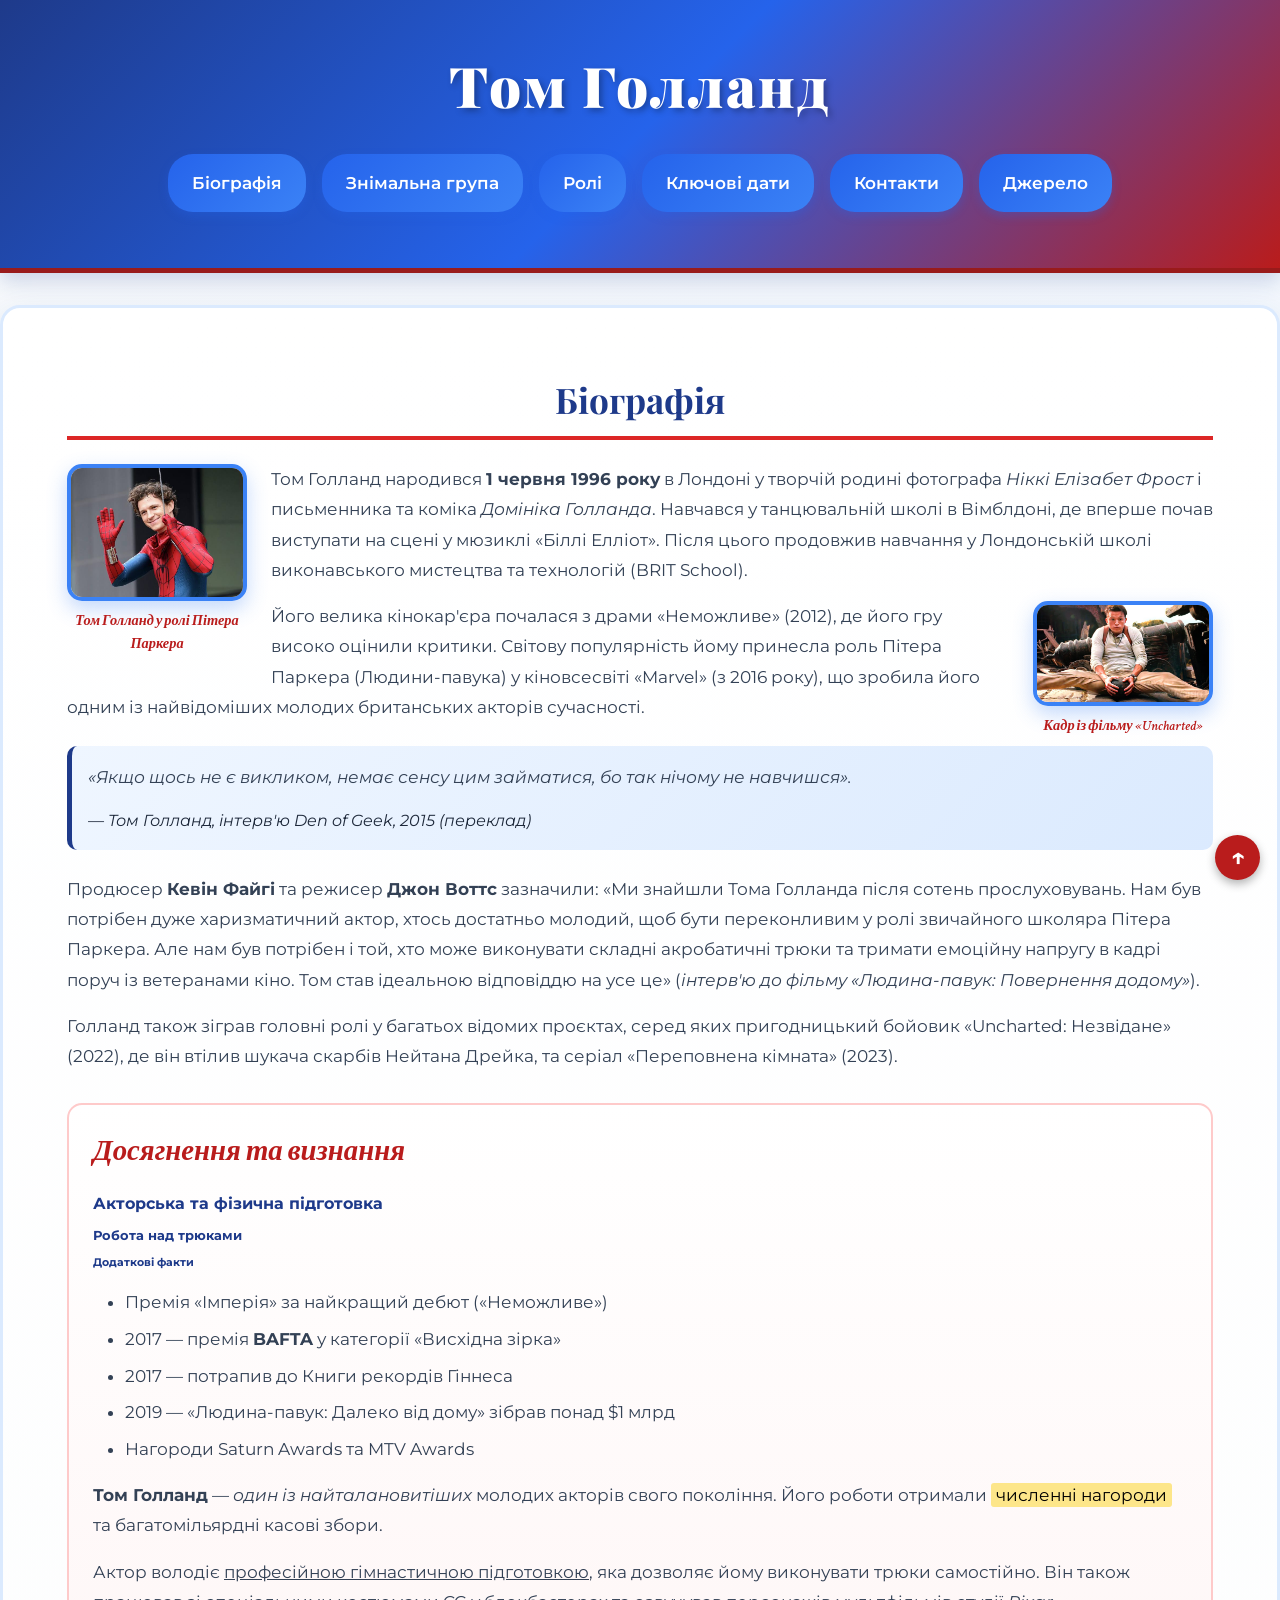
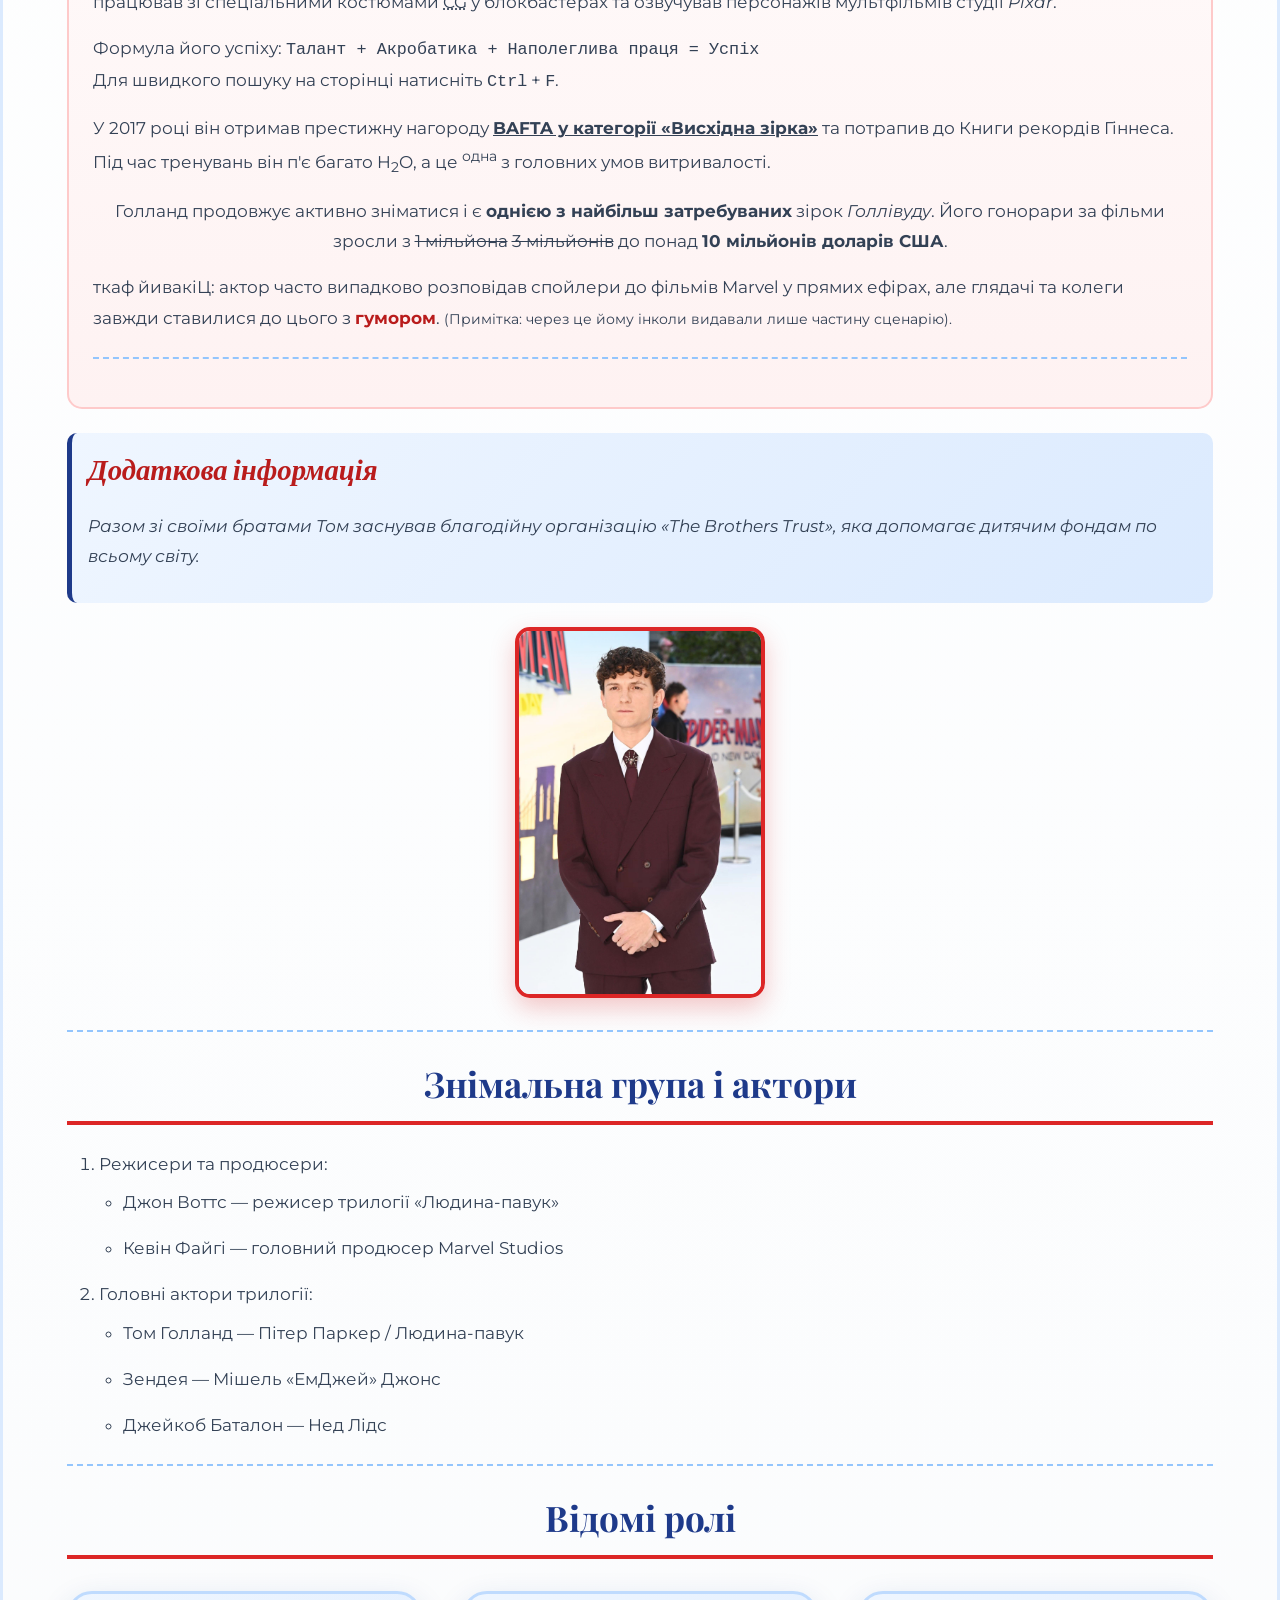
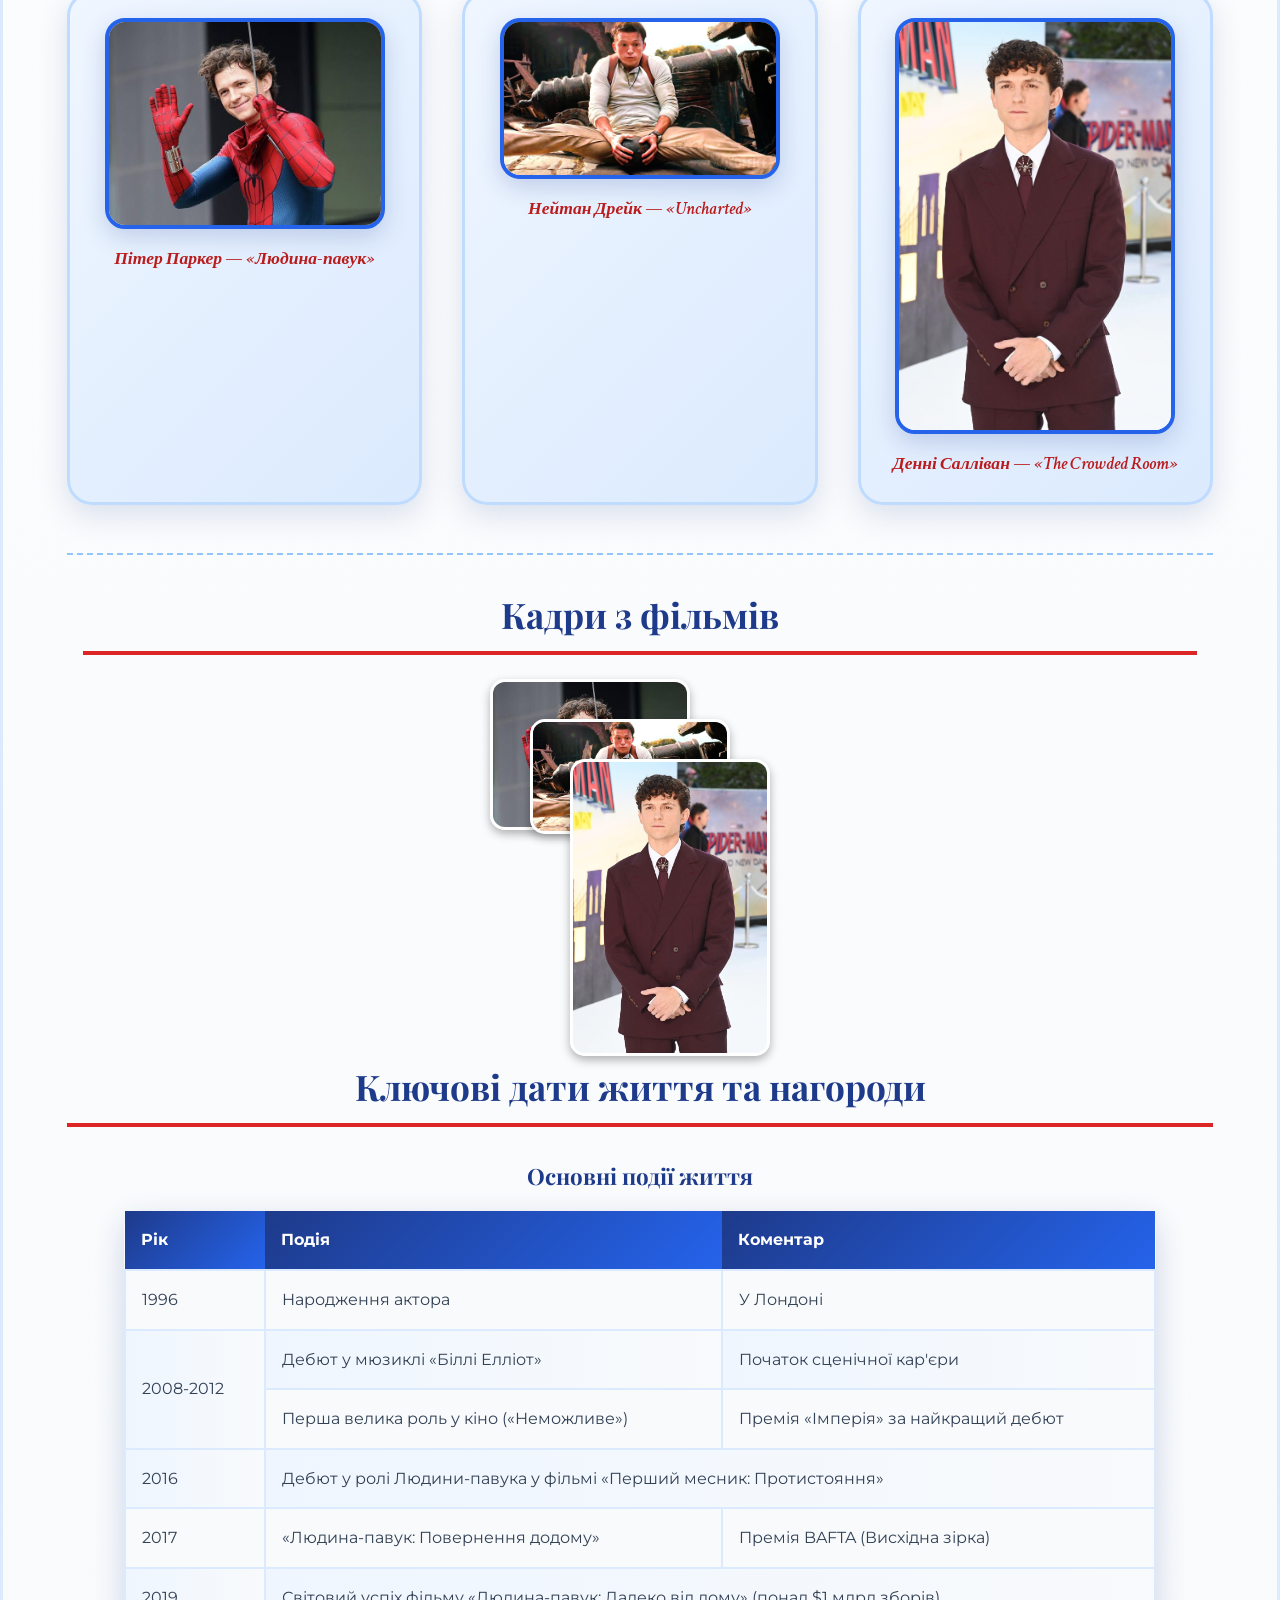
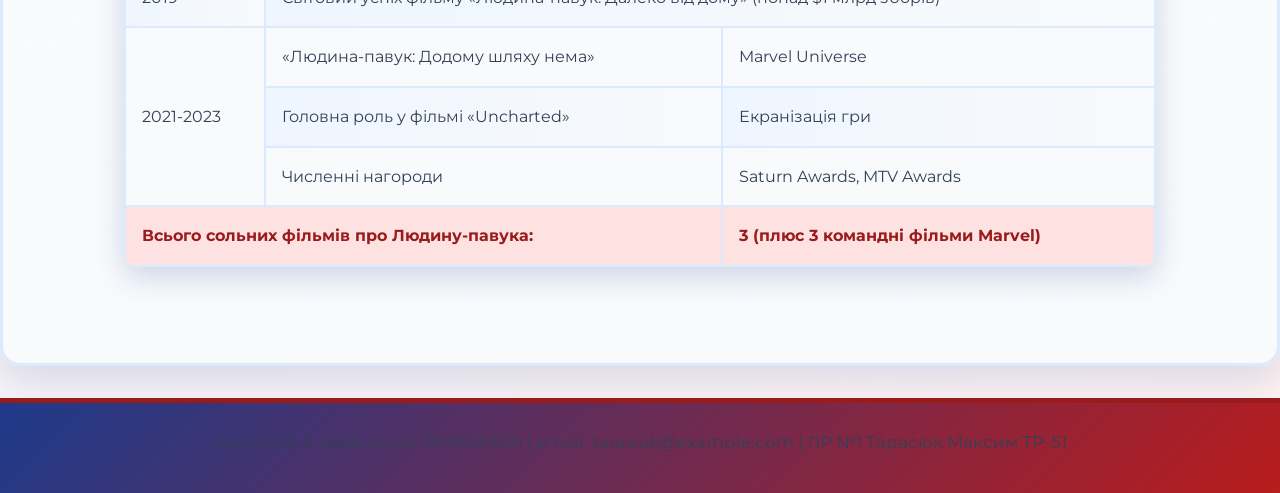
==== lab1/index.html @ bc4c31b0 "Add files via upload" ====
﻿<!DOCTYPE html>
<html lang="uk">
<head>
    <meta charset="UTF-8">
    <meta name="viewport" content="width=device-width, initial-scale=1.0">
    <meta name="description" content="Персональний сайт про актора Тома Голланда">
    <meta name="keywords" content="Том Голланд, Людина-павук, Marvel, біографія">
    <meta name="author" content="Тарасюк Максим">
    <title>Том Голланд</title>
    <link rel="preconnect" href="https://fonts.googleapis.com">
    <link rel="preconnect" href="https://fonts.gstatic.com" crossorigin>
    <link href="https://fonts.googleapis.com/css2?family=Playfair+Display:wght@400;700;900&family=Montserrat:wght@300;400;600;700&family=Crimson+Text:ital@0;1&display=swap" rel="stylesheet">
    <link rel="stylesheet" href="css/styles.css">
</head>
<body id="top">
    <header>
        <h1>Том Голланд</h1>
        <nav>
            <ul>
                <li><a href="#bio">Біографія</a></li>
                <li><a href="#crew">Знімальна група</a></li>
                <li><a href="#roles">Ролі</a></li>
                <li><a href="#dates">Ключові дати</a></li>
                <li><a href="contact.html">Контакти</a></li>
                <li><a href="https://uk.wikipedia.org/wiki/Том_Голланд_(актор)" target="_blank" rel="noopener">Джерело</a></li>
            </ul>
        </nav>
    </header>

    <main>
        <!-- био -->
        <section id="bio">
            <h2>Біографія</h2>

            <article>

            <figure class="bio-figure bio-figure-left">
                <img src="images/spiderman.jpg" alt="Том Голланд молодий">
                <figcaption>Том Голланд у ролі Пітера Паркера</figcaption>
            </figure>

            <p>
                Том Голланд народився <strong>1 червня 1996 року</strong> в Лондоні у творчій родині фотографа <em>Ніккі Елізабет Фрост</em> і письменника та коміка <em>Домініка Голланда</em>.
                Навчався у танцювальній школі в Вімблдоні, де вперше почав виступати на сцені у мюзиклі «Біллі Елліот».
                Після цього продовжив навчання у Лондонській школі виконавського мистецтва та технологій (BRIT School).
            </p>

            <figure class="bio-figure bio-figure-right">
                <img src="images/uncharted.jpg" alt="Кадр із фільму">
                <figcaption>Кадр із фільму «Uncharted»</figcaption>
            </figure>

            <p>
                Його велика кінокар'єра почалася з драми «Неможливе» (2012), де його гру високо оцінили критики.
                Світову популярність йому принесла роль Пітера Паркера (Людини-павука) у кіновсесвіті «Marvel» (з 2016 року),
                що зробила його одним із найвідоміших молодих британських акторів сучасності.
            </p>

            <blockquote class="quote-block" cite="https://www.tvline.com/2230088/quote-of-the-day-tom-holland-trying/">
                <p>
                    <q>Якщо щось не є викликом, немає сенсу цим займатися, бо так нічому не навчишся</q>.
                </p>
                <cite>— Том Голланд, інтерв'ю Den of Geek, 2015 (переклад)</cite>
            </blockquote>

            <p>
                Продюсер <strong>Кевін Файгі</strong> та режисер <strong>Джон Воттс</strong> зазначили: <q>Ми знайшли Тома Голланда після сотень прослуховувань. Нам був потрібен дуже харизматичний актор, хтось достатньо молодий, щоб бути переконливим у ролі звичайного школяра Пітера Паркера. Але нам був потрібен і той, хто може виконувати складні акробатичні трюки та тримати емоційну напругу в кадрі поруч із ветеранами кіно. Том став ідеальною відповіддю на усе це</q>
                (<cite>інтерв'ю до фільму «Людина-павук: Повернення додому»</cite>).
            </p>

            <p class="clear-both">
                Голланд також зіграв головні ролі у багатьох відомих проєктах, серед яких пригодницький бойовик «Uncharted: Незвідане» (2022),
                де він втілив шукача скарбів Нейтана Дрейка, та серіал «Переповнена кімната» (2023).
            </p>

            <div class="achievements-block">
                <h3>Досягнення та визнання</h3>
                <h4>Акторська та фізична підготовка</h4>
                <h5>Робота над трюками</h5>
                <h6>Додаткові факти</h6>

                <ul class="achievements-list">
                    <li>Премія «Імперія» за найкращий дебют («Неможливе»)</li>
                    <li>2017 — премія <strong>BAFTA</strong> у категорії «Висхідна зірка»</li>
                    <li>2017 — потрапив до Книги рекордів Гіннеса</li>
                    <li>2019 — «Людина-павук: Далеко від дому» зібрав понад $1 млрд</li>
                    <li>Нагороди Saturn Awards та MTV Awards</li>
                </ul>

                <p>
                    <strong>Том Голланд</strong> — <em>один із найталановитіших</em> молодих акторів свого покоління.
                    Його роботи отримали <mark>численні нагороди</mark> та багатомільярдні касові збори.
                </p>
                <p>
                    Актор володіє <ins>професійною гімнастичною підготовкою</ins>, яка дозволяє йому виконувати трюки самостійно.
                    Він також працював зі спеціальними костюмами <abbr title="Комп'ютерна графіка">CG</abbr> у блокбастерах
                    та озвучував персонажів мультфільмів студії <cite>Pixar</cite>.
                </p>

                <p>
                    Формула його успіху: <code>Талант + Акробатика + Наполеглива праця = Успіх</code><br>
                    Для швидкого пошуку на сторінці натисніть <kbd>Ctrl</kbd> + <kbd>F</kbd>.
                </p>

                <p>
                    У 2017 році він отримав престижну нагороду <strong><u>BAFTA у категорії «Висхідна зірка»</u></strong>
                    та потрапив до Книги рекордів Гіннеса. Під час тренувань він п'є багато H<sub>2</sub>O, а це <sup>одна</sup> з головних умов витривалості.
                </p>

                <p class="center-text">
                    Голланд продовжує активно зніматися і є <b>однією з найбільш затребуваних</b>
                    зірок <i>Голлівуду</i>. Його гонорари за фільми зросли з <del>1 мільйона</del> <s>3 мільйонів</s> до понад
                    <strong>10 мільйонів доларів США</strong>.
                </p>

                <p>
                    <bdo dir="rtl">Цікавий факт</bdo>: актор часто випадково розповідав спойлери до фільмів Marvel у прямих ефірах, але глядачі та колеги завжди ставилися до цього з <span class="humor-text">гумором</span>. <small>(Примітка: через це йому інколи видавали лише частину сценарію).</small>
                </p>

                <hr class="dashed-divider">
            </div>

            <aside class="quote-block">
                <h3>Додаткова інформація</h3>
                <p>Разом зі своїми братами Том заснував благодійну організацію «The Brothers Trust», яка допомагає дитячим фондам по всьому світу.</p>
            </aside>

            <img src="images/crowded.jpg" alt="Том Голланд у серіалі" class="no-float">
            </article>
        </section>

        <hr class="dashed-divider">

        <!-- актори -->
        <section id="crew">
            <h2>Знімальна група і актори</h2>
            <ol class="crew-list">
                <li>Режисери та продюсери:
                    <ul>
                        <li>Джон Воттс — режисер трилогії «Людина-павук»</li>
                        <li>Кевін Файгі — головний продюсер Marvel Studios</li>
                    </ul>
                </li>
                <li>Головні актори трилогії:
                    <ul>
                        <li>Том Голланд — Пітер Паркер / Людина-павук</li>
                        <li>Зендея — Мішель «ЕмДжей» Джонс</li>
                        <li>Джейкоб Баталон — Нед Лідс</li>
                    </ul>
                </li>
            </ol>
        </section>

        <hr class="dashed-divider">

        <!-- ролі -->
        <section id="roles">
            <h2>Відомі ролі</h2>

            <div class="roles">
                <figure class="role-item normal-img">
                    <img src="images/spiderman.jpg" alt="Людина-павук">
                    <figcaption>Пітер Паркер — «Людина-павук»</figcaption>
                </figure>

                <figure class="role-item link-img">
                    <a href="https://uk.wikipedia.org/wiki/Uncharted:_Незвідане" target="_blank" rel="noopener">
                        <img src="images/uncharted.jpg" alt="Нейтан Дрейк">
                    </a>
                    <figcaption>Нейтан Дрейк — «Uncharted»</figcaption>
                </figure>

                <figure class="role-item map-img">
                    <img src="images/crowded.jpg" alt="Денні Салліван" usemap="#hollandmap">
                    <map name="hollandmap">
                        <area shape="rect" coords="70,60,180,180" href="https://uk.wikipedia.org/wiki/Переповнена_кімната" target="_blank" rel="noopener" alt="Посилання на серіал">
                    </map>
                    <figcaption>Денні Салліван — «The Crowded Room»</figcaption>
                </figure>
            </div>
        </section>

        <!-- фото -->
        <section class="absolute-positioning-demo">
            <h2>Кадри з фільмів</h2>
            <div class="stacked-images">
                <img src="images/spiderman.jpg" alt="Людина-павук" class="stacked-img img-1">
                <img src="images/uncharted.jpg" alt="Нейтан Дрейк" class="stacked-img img-2">
                <img src="images/crowded.jpg" alt="Денні Салліван" class="stacked-img img-3">
            </div>
        </section>

        <!-- дати -->
        <section id="dates">
            <h2>Ключові дати життя та нагороди</h2>
            <table class="styled-table">
                <caption>Основні події життя</caption>
                <thead>
                    <tr>
                        <th>Рік</th>
                        <th>Подія</th>
                        <th>Коментар</th>
                    </tr>
                </thead>
                <tbody>
                    <tr>
                        <td>1996</td>
                        <td>Народження актора</td>
                        <td>У Лондоні</td>
                    </tr>
                    <tr>
                        <td rowspan="2">2008-2012</td>
                        <td>Дебют у мюзиклі «Біллі Елліот»</td>
                        <td>Початок сценічної кар'єри</td>
                    </tr>
                    <tr>
                        <td>Перша велика роль у кіно («Неможливе»)</td>
                        <td>Премія «Імперія» за найкращий дебют</td>
                    </tr>
                    <tr>
                        <td>2016</td>
                        <td colspan="2">Дебют у ролі Людини-павука у фільмі «Перший месник: Протистояння»</td>
                    </tr>
                    <tr>
                        <td>2017</td>
                        <td>«Людина-павук: Повернення додому»</td>
                        <td>Премія BAFTA (Висхідна зірка)</td>
                    </tr>
                    <tr>
                        <td>2019</td>
                        <td colspan="2">Світовий успіх фільму «Людина-павук: Далеко від дому» (понад $1 млрд зборів)</td>
                    </tr>
                    <tr>
                        <td rowspan="3">2021-2023</td>
                        <td>«Людина-павук: Додому шляху нема»</td>
                        <td>Marvel Universe</td>
                    </tr>
                    <tr>
                        <td>Головна роль у фільмі «Uncharted»</td>
                        <td>Екранізація гри</td>
                    </tr>
                    <tr>
                        <td>Численні нагороди</td>
                        <td>Saturn Awards, MTV Awards</td>
                    </tr>
                </tbody>
                <tfoot>
                    <tr>
                        <td colspan="2">Всього сольних фільмів про Людину-павука:</td>
                        <td>3 (плюс 3 командні фільми Marvel)</td>
                    </tr>
                </tfoot>
            </table>
        </section>
    </main>

    <footer>
        <p>Copyright &copy; 2026 | mob. 0978534631 | email: tarasiuk@example.com | ЛР №1 Тарасюк Максим ТР-51</p>
    </footer>

    <a href="#top" class="scroll-top">&uarr;</a>
</body>
</html>
---- lab1/css/styles.css ----
﻿* {
    margin: 0;
    padding: 0;
    box-sizing: border-box;
}

body {
    font-family: "Montserrat", sans-serif;
    background: linear-gradient(135deg, #f8fafc 0%, #eff6ff 50%, #fef2f2 100%);
    color: #334155;
    min-height: 100vh;
    line-height: 1.6;
}

header {
    background: linear-gradient(135deg, #1e3a8a 0%, #2563eb 50%, #b91c1c 100%);
    padding: 1.5rem 1rem;
    text-align: center;
    border-bottom: 5px solid #991b1b;
    box-shadow: 0 8px 20px rgba(30, 58, 138, 0.2);
}

h1 {
    font-family: "Playfair Display", serif;
    color: #ffffff;
    margin-bottom: 1rem;
    font-size: clamp(1.8rem, 5vw, 3rem);
    font-weight: 900;
    text-shadow: 3px 3px 6px rgba(0, 0, 0, 0.3);
    letter-spacing: 2px;
}

.subtitle {
    color: #ffffff;
    margin-bottom: 1rem;
    font-weight: 600;
}

nav ul {
    list-style: none;
    display: flex;
    flex-direction: column;
    gap: 0.5rem;
    align-items: stretch;
}

nav ul li a {
    display: block;
    text-decoration: none;
    color: #ffffff;
    background: linear-gradient(135deg, #2563eb 0%, #3b82f6 100%);
    padding: 0.75rem 1rem;
    border-radius: 10px;
    transition: all 0.3s ease;
    font-weight: 600;
    box-shadow: 0 4px 10px rgba(37, 99, 235, 0.3);
    text-align: center;
}

nav ul li a:hover,
nav ul li a.active {
    background: linear-gradient(135deg, #b91c1c 0%, #dc2626 100%);
    transform: translateY(-2px);
    box-shadow: 0 6px 15px rgba(185, 28, 28, 0.4);
}

main {
    background: linear-gradient(to bottom, #ffffff 0%, #f8fafc 100%);
    margin: 1rem;
    padding: 1.5rem;
    border-radius: 20px;
    box-shadow: 0 15px 40px rgba(30, 58, 138, 0.15);
    border: 3px solid #dbeafe;
}

h2 {
    font-family: "Playfair Display", serif;
    color: #1e3a8a;
    border-bottom: 4px solid #dc2626;
    text-align: center;
    padding-bottom: 0.5rem;
    font-size: clamp(1.5rem, 4vw, 2.2rem);
    font-weight: 700;
    margin-bottom: 1.5rem;
}

h3 {
    font-family: "Crimson Text", serif;
    color: #b91c1c;
    font-size: clamp(1.2rem, 3vw, 1.8rem);
    font-style: italic;
    margin-bottom: 1rem;
}

h4, h5, h6 {
    color: #1e3a8a;
    margin-bottom: 0.5rem;
}

p, li {
    line-height: 1.8;
    font-size: clamp(0.95rem, 2vw, 1.05rem);
    color: #334155;
    margin-bottom: 1rem;
}

img {
    max-width: 100%;
    height: auto;
    display: block;
}

.float-left,
.float-right {
    width: 100%;
    max-width: 200px;
    margin: 1rem auto;
    border-radius: 15px;
    border: 4px solid #3b82f6;
    box-shadow: 0 8px 20px rgba(59, 130, 246, 0.3);
}

.no-float {
    margin: 1.5rem auto;
    max-width: 250px;
    border-radius: 15px;
    border: 4px solid #dc2626;
    box-shadow: 0 10px 25px rgba(220, 38, 38, 0.25);
}

#bio {
    margin-bottom: 2rem;
}

.bio-content {
    background: linear-gradient(to bottom, #ffffff 0%, #eff6ff 100%);
    padding: 1.5rem;
    border-radius: 20px;
    margin-bottom: 2rem;
}

.quote-block {
    background: linear-gradient(135deg, #eff6ff 0%, #dbeafe 100%);
    border-left: 5px solid #1e3a8a;
    padding: 1rem;
    margin: 1.5rem 0;
    border-radius: 10px;
    font-style: italic;
    color: #1e293b;
}

.achievements-block {
    background: linear-gradient(to bottom, #ffffff 0%, #fef2f2 100%);
    padding: 1.5rem;
    margin-top: 2rem;
    border-radius: 15px;
    border: 2px solid #fecaca;
}

.achievements-block mark {
    background-color: #fde68a;
    padding: 2px 5px;
    border-radius: 3px;
}

.center-text {
    text-align: center;
}

.humor-text {
    color: #b91c1c;
    font-weight: bold;
}

.dashed-divider {
    border: none;
    border-top: 2px dashed #93c5fd;
    margin: 1.5rem 0;
}

.crew-list {
    padding-left: 2rem;
    margin-bottom: 1.5rem;
}

.crew-list ul {
    padding-left: 1.5rem;
    margin-top: 0.5rem;
}

.roles {
    display: grid;
    grid-template-columns: 1fr;
    gap: 2rem;
    margin-top: 2rem;
}

.role-item {
    background: linear-gradient(135deg, #eff6ff 0%, #dbeafe 100%);
    padding: 1.5rem;
    border-radius: 25px;
    box-shadow: 0 10px 30px rgba(30, 58, 138, 0.15);
    border: 3px solid #bfdbfe;
    text-align: center;
}

.role-item img {
    width: 100%;
    max-width: 280px;
    margin: 0 auto;
    border-radius: 20px;
    box-shadow: 0 8px 25px rgba(30, 58, 138, 0.2);
    border: 4px solid #2563eb;
}

figcaption {
    font-family: "Crimson Text", serif;
    font-style: italic;
    color: #b91c1c;
    font-size: 1.1em;
    margin-top: 1rem;
    font-weight: 600;
}

.absolute-positioning-demo {
    margin: 3rem 0;
    padding: 2rem 1rem;
    border-top: 2px dashed #93c5fd;
}

.stacked-images {
    position: relative;
    width: 100%;
    max-width: 300px;
    height: 300px;
    margin: 0 auto;
}

.stacked-img {
    position: absolute;
    width: 70%;
    max-width: 200px;
    border-radius: 15px;
    box-shadow: 0 4px 10px rgba(0, 0, 0, 0.3);
    border: 3px solid #ffffff;
}

.img-1 {
    top: 0;
    left: 0;
    z-index: 1;
}

.img-2 {
    top: 40px;
    left: 40px;
    z-index: 2;
}

.img-3 {
    top: 80px;
    left: 80px;
    z-index: 3;
}

.styled-table {
    width: 100%;
    margin: 2rem auto;
    border-collapse: collapse;
    font-size: 0.9rem;
    border-radius: 15px;
    overflow: hidden;
    box-shadow: 0 10px 30px rgba(30, 58, 138, 0.2);
}

.styled-table caption {
    font-family: "Playfair Display", serif;
    font-weight: 700;
    margin-bottom: 1rem;
    color: #1e3a8a;
    font-size: 1.4em;
}

.styled-table th {
    background: linear-gradient(135deg, #1e3a8a 0%, #2563eb 100%);
    color: #ffffff;
    padding: 0.75rem;
    font-weight: 700;
    text-align: left;
}

.styled-table td {
    border: 2px solid #dbeafe;
    padding: 0.75rem;
    color: #334155;
    background-color: #f8fafc;
}

.styled-table tr:nth-child(even) td {
    background: linear-gradient(to right, #eff6ff 0%, #f8fafc 100%);
}

.styled-table tfoot td {
    font-weight: bold;
    background-color: #fee2e2;
    color: #991b1b;
}

.form-tabs {
    position: sticky;
    top: 0;
    z-index: 20;
    display: flex;
    flex-direction: column;
    gap: 0.5rem;
    margin: 2rem 1rem 0;
    background: linear-gradient(to bottom, #ffffff 0%, #eff6ff 100%);
    padding: 1rem;
    border-radius: 15px;
    border: 2px solid #dbeafe;
}

.tab-button {
    padding: 1rem;
    background: linear-gradient(to bottom, #eff6ff 0%, #dbeafe 100%);
    color: #1e3a8a;
    border: 2px solid #bfdbfe;
    cursor: pointer;
    font-family: "Montserrat", sans-serif;
    font-weight: 600;
    transition: all 0.3s ease;
    border-radius: 10px;
    text-align: center;
}

.tab-button:hover {
    background: linear-gradient(to bottom, #dbeafe 0%, #bfdbfe 100%);
}

input[name="form-tab"] {
    display: none;
}

.form-section {
    display: none;
    background: linear-gradient(135deg, #ffffff 0%, #eff6ff 100%);
    padding: 2rem 1rem;
    margin: 0 1rem 2rem;
    border-radius: 20px;
    box-shadow: 0 10px 30px rgba(30, 58, 138, 0.15);
    border: 2px solid #3b82f6;
}

#tab-register:checked ~ .form-section#register,
#tab-feedback:checked ~ .form-section#feedback {
    display: block;
}

#tab-register:checked ~ .form-tabs label[for="tab-register"],
#tab-feedback:checked ~ .form-tabs label[for="tab-feedback"] {
    background: linear-gradient(135deg, #b91c1c 0%, #dc2626 100%);
    color: #ffffff;
    border-color: #991b1b;
}

.form-header {
    text-align: center;
    margin-bottom: 2rem;
}

.user-icon {
    width: 70px;
    height: 70px;
    background: linear-gradient(135deg, #dbeafe 0%, #bfdbfe 100%);
    border-radius: 50%;
    margin: 0 auto 1rem;
    display: flex;
    align-items: center;
    justify-content: center;
    font-size: 2em;
    border: 4px solid #3b82f6;
}

.form-group {
    display: flex;
    flex-direction: column;
    margin-bottom: 1rem;
}

.form-group label {
    font-weight: 600;
    color: #1e3a8a;
    margin-bottom: 0.5rem;
}

.form-group input,
.form-group select,
.form-group textarea {
    width: 100%;
    padding: 0.75rem;
    border: 2px solid #bfdbfe;
    border-radius: 10px;
    font-size: 1rem;
    font-family: "Montserrat", sans-serif;
    background-color: #ffffff;
    transition: all 0.3s ease;
}

.form-group input:focus,
.form-group select:focus,
.form-group textarea:focus {
    outline: none;
    border-color: #2563eb;
    box-shadow: 0 0 0 4px rgba(37, 99, 235, 0.15);
    animation: focusPulse 0.6s ease-out;
}

@keyframes focusPulse {
    0%   { box-shadow: 0 0 0 0 rgba(37, 99, 235, 0.5); transform: scale(1); }
    50%  { box-shadow: 0 0 0 8px rgba(37, 99, 235, 0.2); transform: scale(1.01); }
    100% { box-shadow: 0 0 0 4px rgba(37, 99, 235, 0.15); transform: scale(1); }
}

.form-group input:valid {
    border-color: #16a34a;
}

.form-group input:active,
.form-group textarea:active {
    border-color: #b91c1c;
    background-color: #fef2f2;
}

.form-group input:invalid {
    border-color: #bfdbfe;
}

.form-group textarea {
    resize: vertical;
    min-height: 100px;
}

.radio-group {
    display: flex;
    flex-direction: column;
    gap: 0.5rem;
    margin-top: 0.5rem;
}

.radio-label,
.checkbox-label {
    display: flex;
    align-items: center;
    font-weight: 500;
}

.radio-label input,
.checkbox-label input {
    margin-right: 0.5rem;
    width: 18px;
    height: 18px;
    accent-color: #b91c1c;
}

.button-group {
    display: flex;
    flex-direction: column;
    gap: 1rem;
    margin-top: 1.5rem;
}

.btn-submit,
.btn-reset,
.form-section button {
    padding: 1rem;
    font-size: 1rem;
    font-weight: 600;
    border: none;
    border-radius: 12px;
    cursor: pointer;
    transition: all 0.3s ease;
    font-family: "Montserrat", sans-serif;
}

.btn-submit,
.form-section button[type="submit"] {
    background: linear-gradient(135deg, #1e3a8a 0%, #2563eb 100%);
    color: white;
    box-shadow: 0 5px 15px rgba(30, 58, 138, 0.25);
}

.btn-submit:hover,
.form-section button[type="submit"]:hover {
    background: linear-gradient(135deg, #b91c1c 0%, #dc2626 100%);
    transform: translateY(-2px);
}

.btn-submit:active,
.btn-reset:active,
.form-section button:active {
    transform: translateY(1px) scale(0.98);
    box-shadow: inset 0 3px 8px rgba(0, 0, 0, 0.25);
}

.btn-reset,
.form-section button[type="reset"] {
    background: linear-gradient(135deg, #e2e8f0 0%, #cbd5e1 100%);
    color: #334155;
    box-shadow: 0 5px 15px rgba(0, 0, 0, 0.1);
}

.social-links {
    margin-top: 2rem;
    padding: 1.5rem;
    background: linear-gradient(135deg, #eff6ff 0%, #dbeafe 100%);
    border-radius: 15px;
    border: 2px solid #bfdbfe;
}

.social-links h3 {
    text-align: center;
    margin-bottom: 1rem;
}

.social-circles {
    display: flex;
    justify-content: center;
    gap: 1rem;
    flex-wrap: wrap;
}

.social-circle {
    width: 50px;
    height: 50px;
    background: linear-gradient(135deg, #1e3a8a 0%, #b91c1c 100%);
    color: white;
    border-radius: 50%;
    display: flex;
    align-items: center;
    justify-content: center;
    text-decoration: none;
    font-size: 1.2em;
    font-weight: bold;
    box-shadow: 0 3px 10px rgba(30, 58, 138, 0.25);
    transition: all 0.3s ease;
}

.social-circle:hover {
    transform: translateY(-3px) scale(1.1);
    box-shadow: 0 5px 15px rgba(185, 28, 28, 0.4);
}

/* фігури з підписом у біографії */
.bio-figure {
    width: 100%;
    max-width: 200px;
    margin: 1rem auto;
    text-align: center;
}

.bio-figure img {
    margin: 0 auto;
    border-radius: 15px;
    border: 4px solid #3b82f6;
    box-shadow: 0 8px 20px rgba(59, 130, 246, 0.3);
}

.bio-figure figcaption {
    font-size: 0.9rem;
    margin-top: 0.5rem;
}

.achievements-list {
    margin: 1rem 0 1rem 2rem;
}

.achievements-list li {
    margin-bottom: 0.4rem;
}

/* модальне вікно */
.modal {
    position: fixed;
    top: 0;
    left: 0;
    right: 0;
    bottom: 0;
    z-index: 100;
    display: none;
    align-items: center;
    justify-content: center;
    padding: 1rem;
    background: rgba(15, 23, 42, 0.65);
}

.modal.open {
    display: flex;
}

.modal-content {
    position: relative;
    width: 100%;
    max-width: 450px;
    max-height: 90vh;
    overflow-y: auto;
    padding: 2rem 1.5rem;
    background: linear-gradient(135deg, #ffffff 0%, #eff6ff 100%);
    border: 2px solid #3b82f6;
    border-radius: 20px;
    box-shadow: 0 20px 50px rgba(0, 0, 0, 0.4);
}

.modal-close {
    position: absolute;
    top: 10px;
    right: 14px;
    width: 36px;
    height: 36px;
    border: none;
    border-radius: 50%;
    background: #fee2e2;
    color: #991b1b;
    font-size: 1.6rem;
    line-height: 1;
    cursor: pointer;
    transition: all 0.3s ease;
}

.modal-close:hover {
    background: #dc2626;
    color: #ffffff;
}

.modal-close:active {
    transform: scale(0.9);
}

/* кнопка вгору */
.scroll-top {
    position: fixed;
    bottom: 20px;
    right: 20px;
    width: 45px;
    height: 45px;
    background: #b91c1c;
    color: #ffffff;
    text-decoration: none;
    border-radius: 50%;
    display: flex;
    align-items: center;
    justify-content: center;
    font-size: 1.5rem;
    font-weight: bold;
    box-shadow: 0 4px 10px rgba(0, 0, 0, 0.3);
}

footer {
    text-align: center;
    background: linear-gradient(135deg, #1e3a8a 0%, #b91c1c 100%);
    padding: 1.5rem;
    font-size: 0.9rem;
    border-top: 5px solid #991b1b;
    color: #ffffff;
    margin-top: 2rem;
}

@media (min-width: 481px) {
    nav ul {
        flex-direction: row;
        justify-content: center;
        flex-wrap: wrap;
        gap: 0.75rem;
    }

    .roles {
        grid-template-columns: repeat(2, 1fr);
    }

    .form-row {
        display: grid;
        grid-template-columns: 1fr 1fr;
        gap: 1rem;
    }

    .radio-group {
        flex-direction: row;
        gap: 1.5rem;
    }

    .button-group {
        flex-direction: row;
    }

    .form-tabs {
        flex-direction: row;
        justify-content: center;
    }

    .tab-button {
        flex: 1;
        min-width: 150px;
    }

    .float-left {
        float: left;
        margin: 0 1.5rem 1rem 0;
        max-width: 180px;
    }

    .float-right {
        float: right;
        margin: 0 0 1rem 1.5rem;
        max-width: 180px;
    }

    .bio-figure-left {
        float: left;
        margin: 0 1.5rem 1rem 0;
        max-width: 180px;
    }

    .bio-figure-right {
        float: right;
        margin: 0 0 1rem 1.5rem;
        max-width: 180px;
    }

    .clear-both {
        clear: both;
    }
}

@media (min-width: 769px) {
    main {
        margin: 2rem auto;
        padding: 3rem;
        max-width: 1200px;
    }

    nav ul {
        gap: 1rem;
    }

    nav ul li a {
        padding: 0.875rem 1.5rem;
        border-radius: 25px;
    }

    .roles {
        grid-template-columns: repeat(3, 1fr);
        gap: 2.5rem;
    }

    .styled-table {
        font-size: 1rem;
        width: 90%;
    }

    .styled-table th,
    .styled-table td {
        padding: 1rem;
    }

    .form-section {
        max-width: 800px;
        margin: 0 auto 2rem;
        padding: 3rem;
    }

    .form-tabs {
        max-width: 800px;
        margin: 2rem auto 0;
    }

    .float-left,
    .float-right {
        max-width: 200px;
    }
}

@media (min-width: 1025px) {
    header {
        padding: 2.5rem 0;
    }

    h1 {
        font-size: 3.5rem;
        margin-bottom: 1.5rem;
    }

    main {
        max-width: 1400px;
        padding: 4rem;
    }

    .roles {
        grid-template-columns: repeat(auto-fit, minmax(280px, 1fr));
    }

    .form-section {
        max-width: 900px;
        padding: 4rem;
    }

    .form-tabs {
        max-width: 900px;
    }

    .social-circle {
        width: 60px;
        height: 60px;
        font-size: 1.4em;
    }
}

@media print {
    header, nav, footer, .form-section, .social-links, .scroll-top {
        display: none;
    }

    body {
        background: white;
    }

    main {
        box-shadow: none;
        border: none;
    }
}
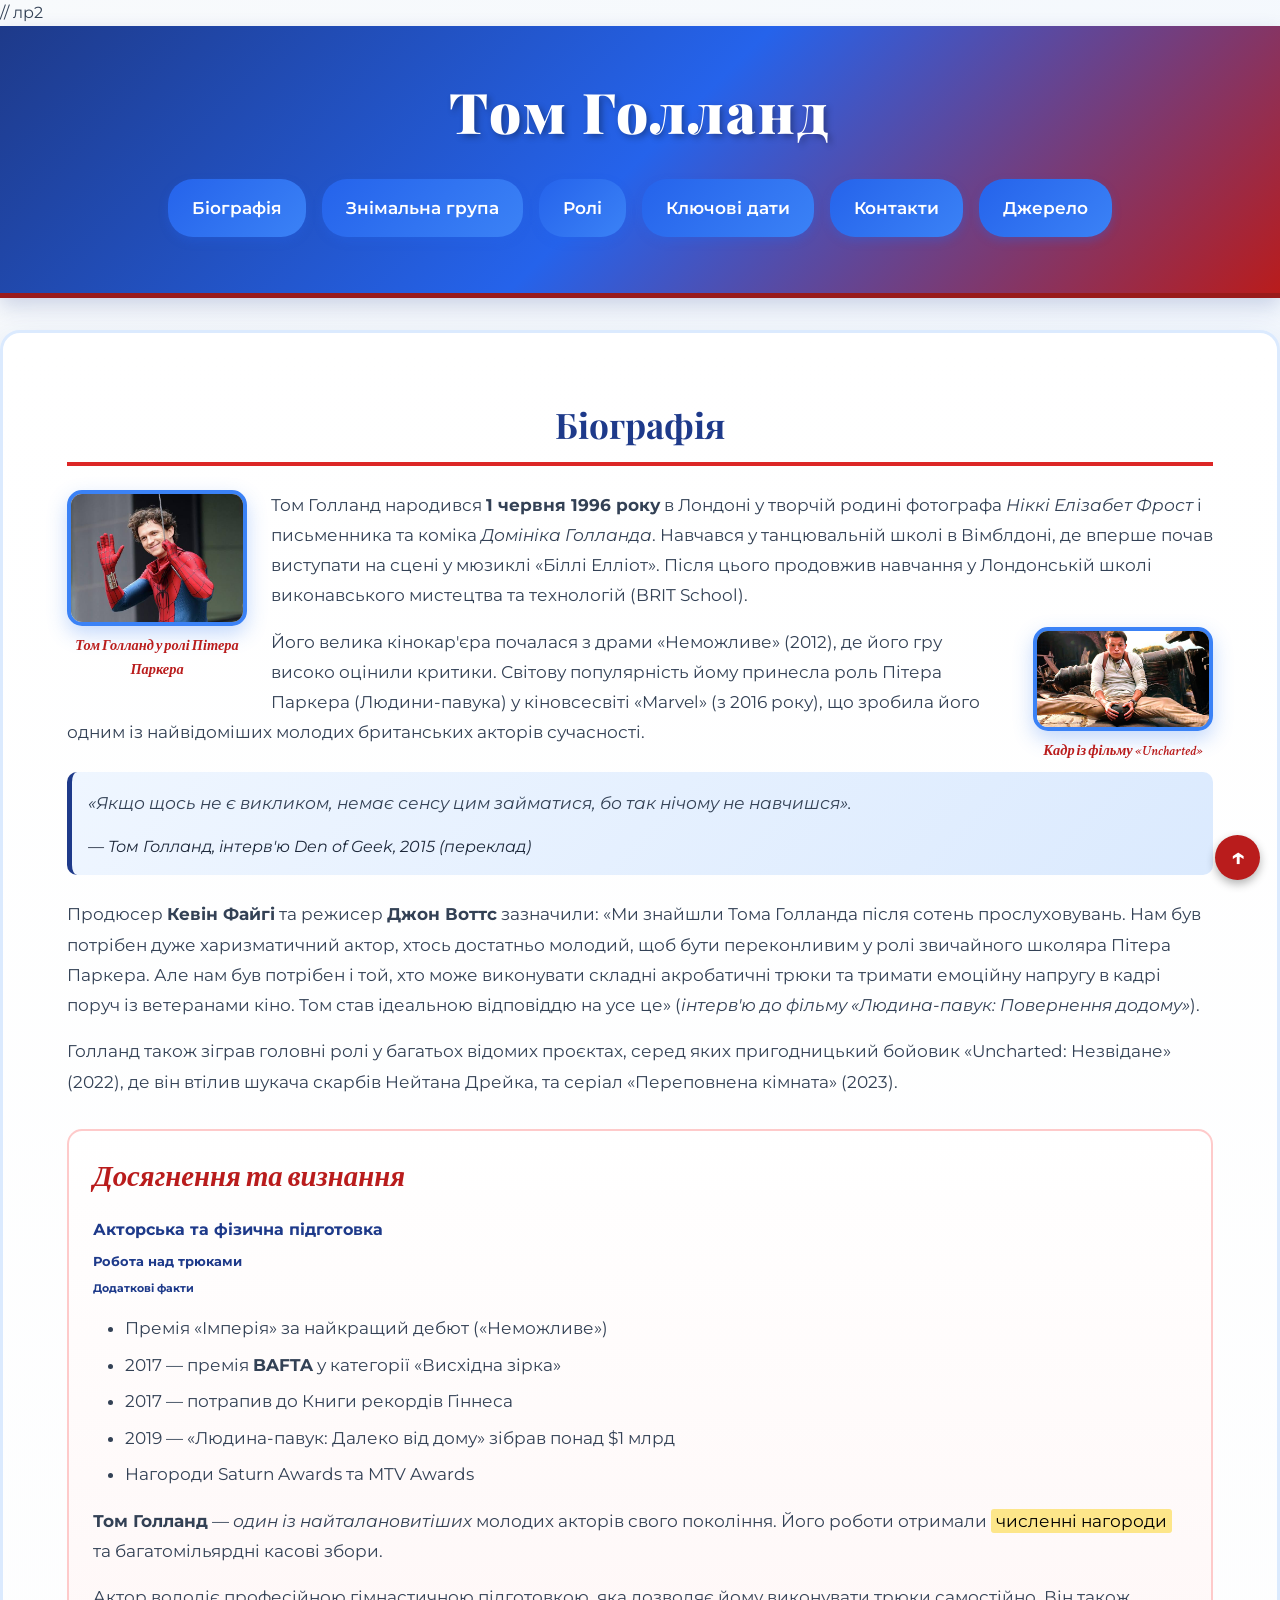
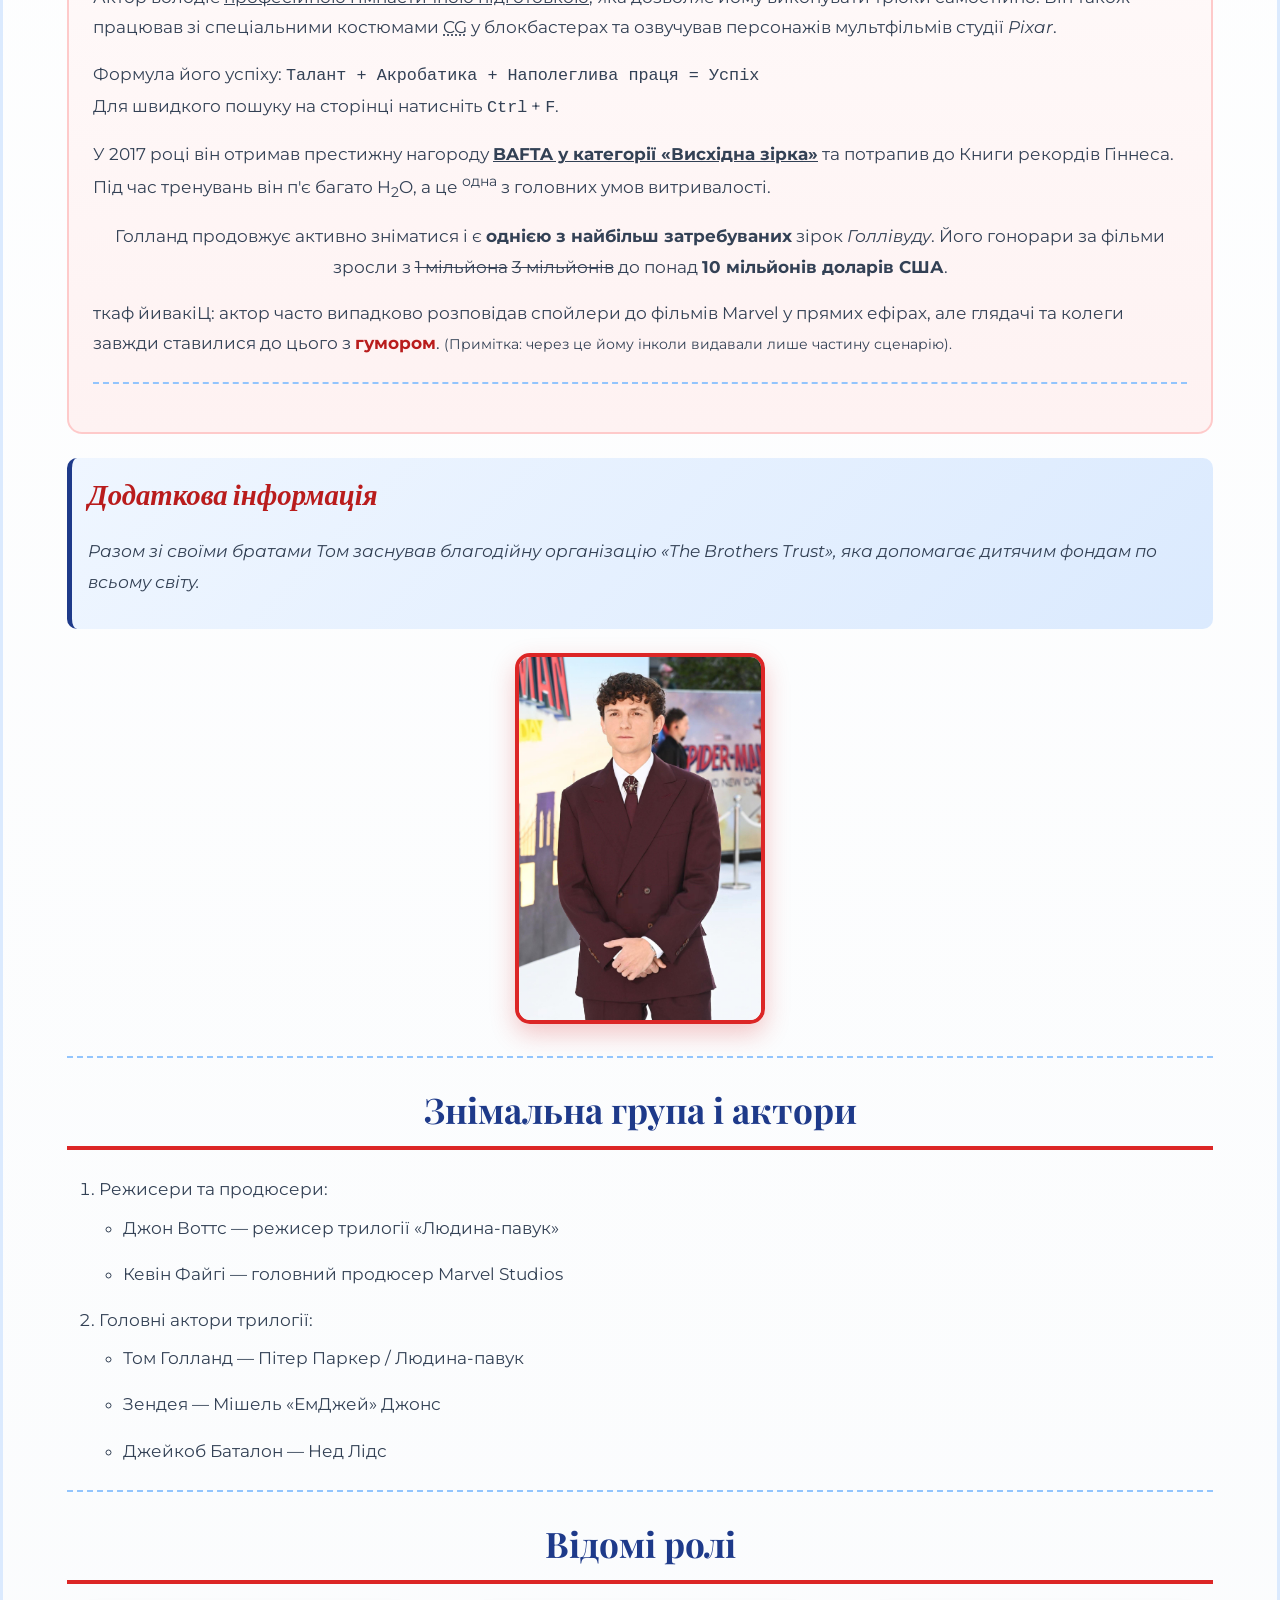
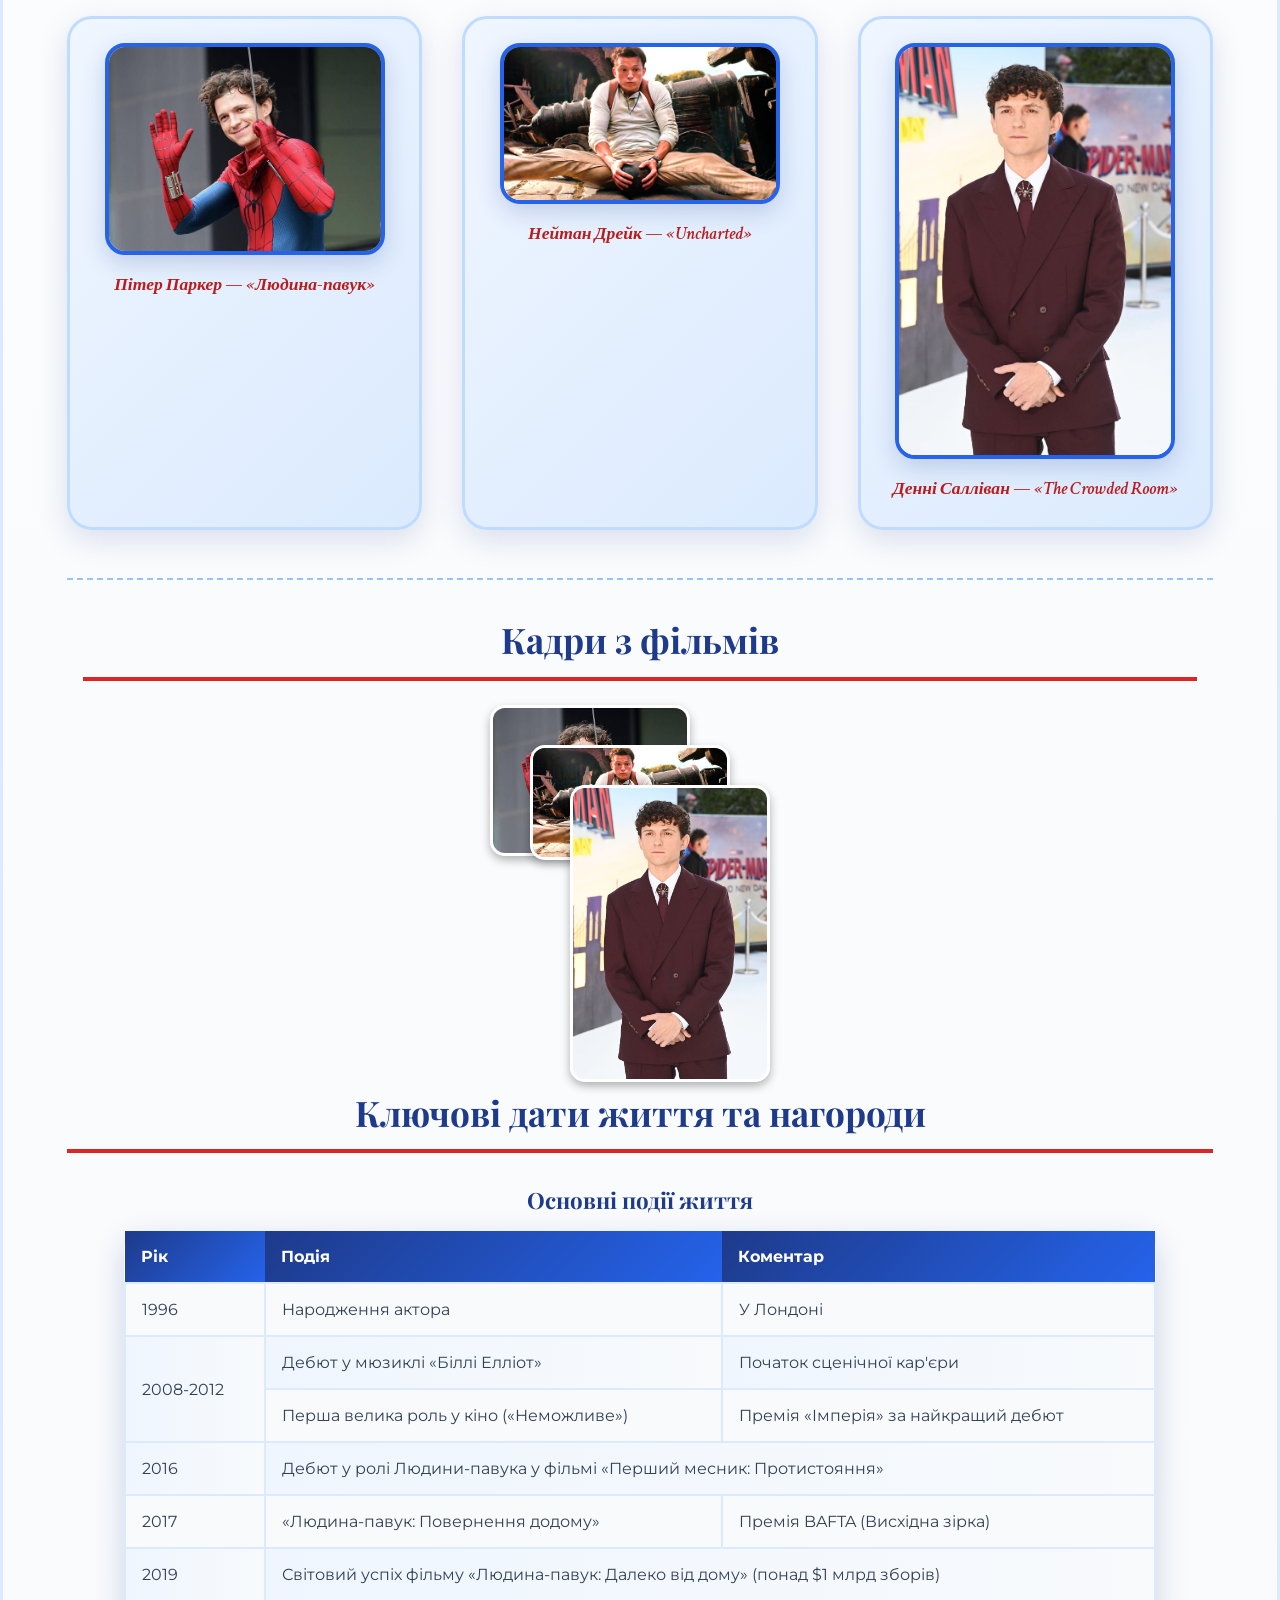
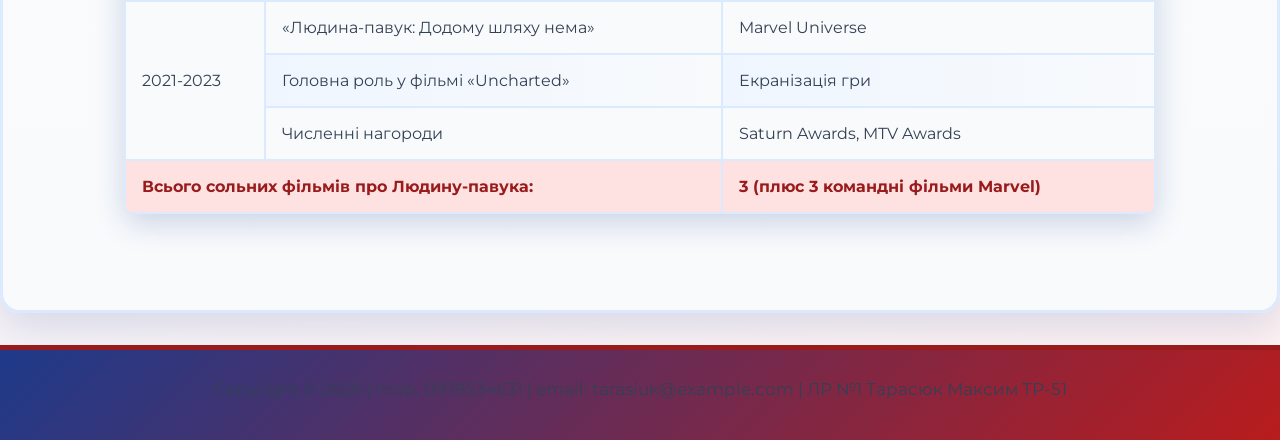
==== commit cbaf814a: "лр2" ====
--- a/lab1/index.html
+++ b/lab1/index.html
@@ -1,4 +1,5 @@
-﻿<!DOCTYPE html>
+﻿// лр2
+<!DOCTYPE html>
 <html lang="uk">
 <head>
     <meta charset="UTF-8">
